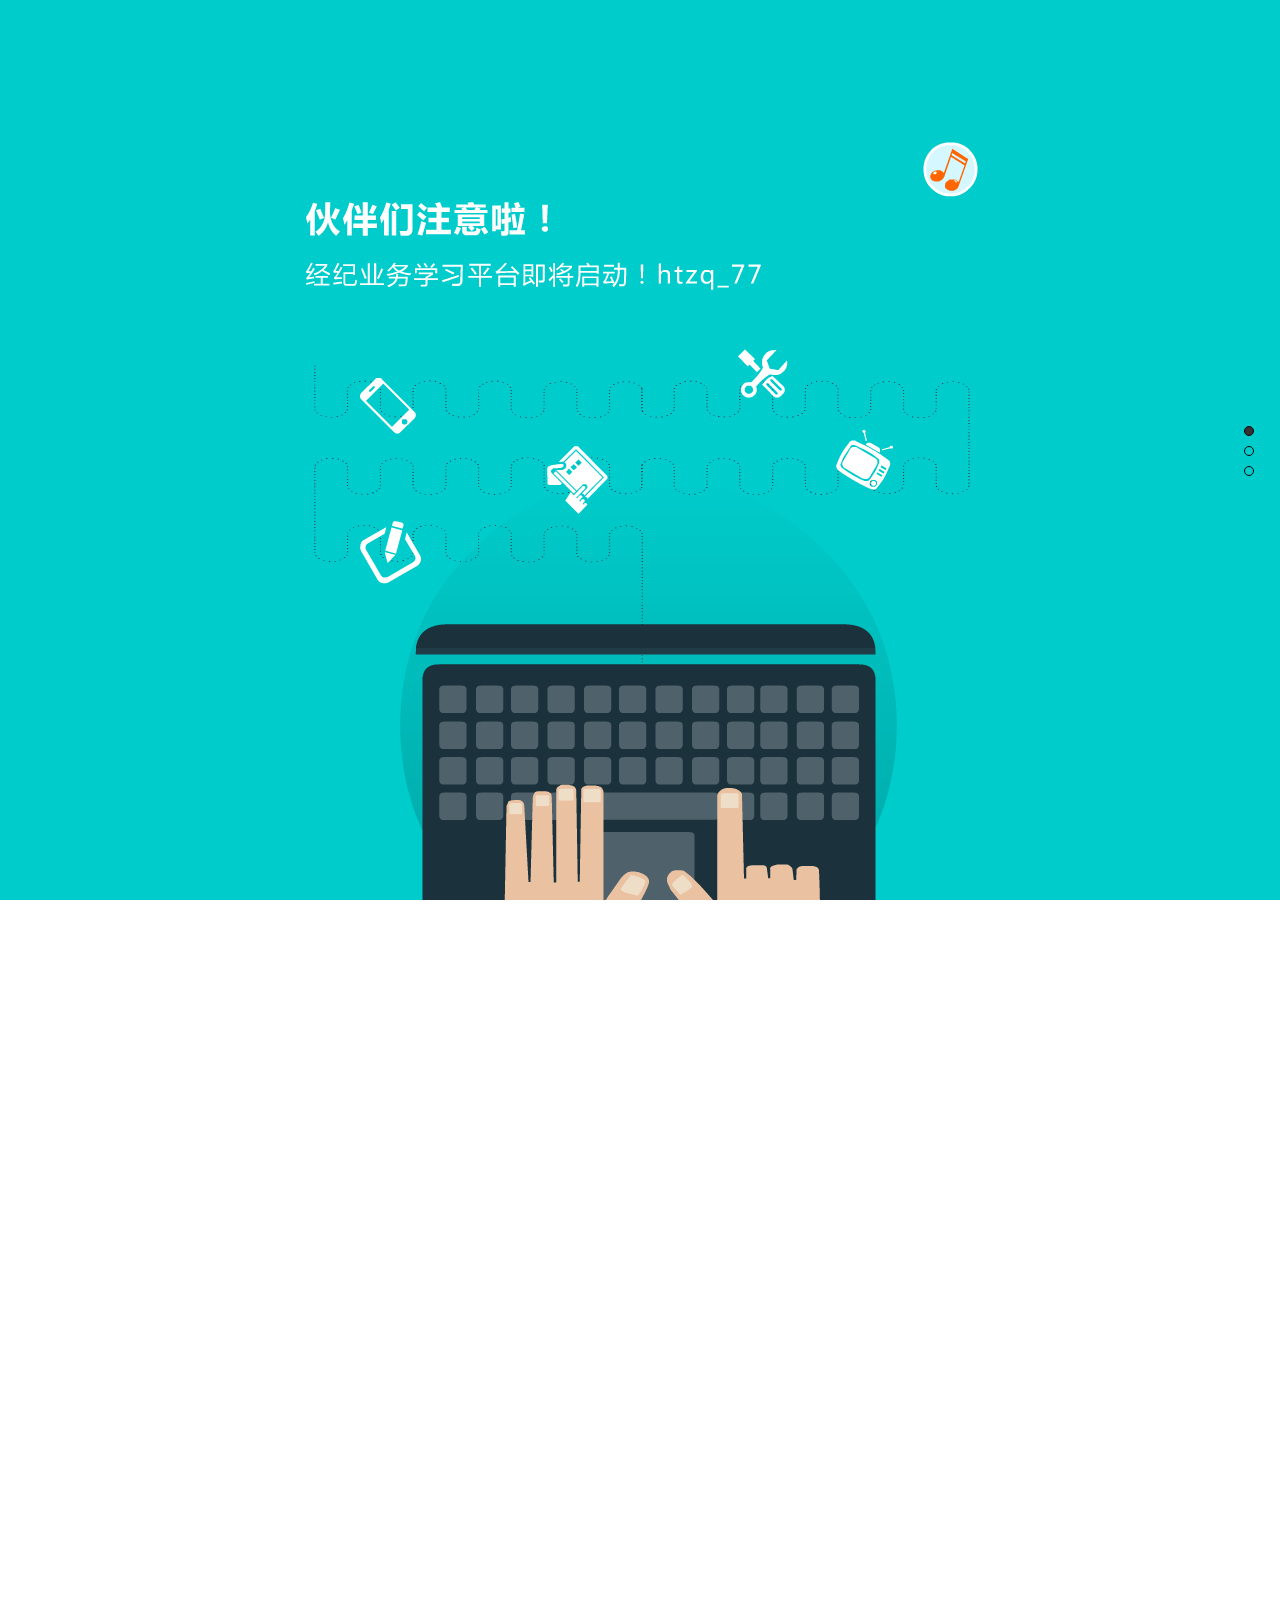
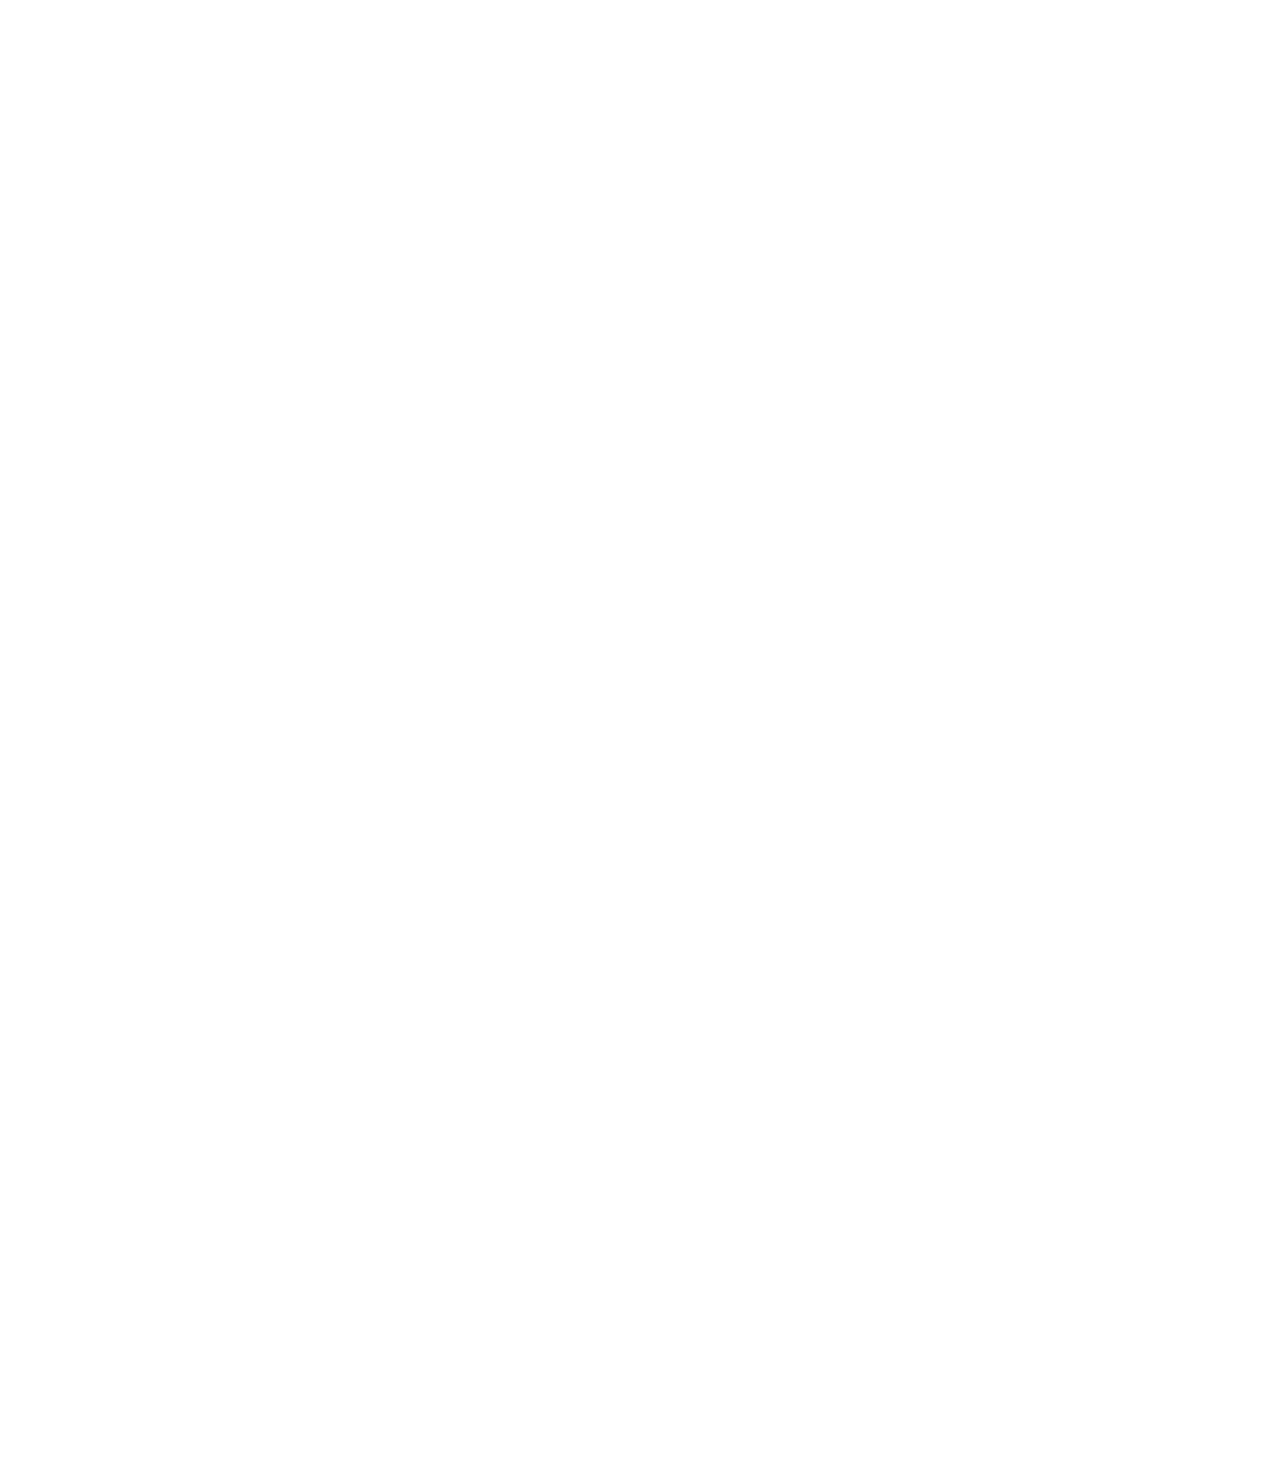
==== index.html @ 1a65f09c "first commit" ====
<!DOCTYPE html>
<html>
<head>
    <meta http-equiv="Content-Type" content="text/html; charset=UTF-8" />
    <title></title>
    <link href="css/jquery.fullPage.css" media="screen, projection" rel="stylesheet" type="text/css">
    <link href="css/reset.css" media="screen, projection" rel="stylesheet" type="text/css">
    <link href="css/style.css" media="screen, projection" rel="stylesheet" type="text/css">
    <script src="js/jquery-1.11.1.js"></script>
    <title>home</title>
</head>
<body>
        <div id="fullpage">
            <div class="section " id="section0">
                <div class="intro">
                    <img src="images/screen_1_bg.png">
                </div>
            </div>
            <div class="section" id="section1">
                <div class="intro">
                    <img src="images/screen_2_bg.png">
                </div>
            </div>
            <div class="section" id="section2">
                <div class="intro">
                    <img src="images/screen_3_bg.png">
                </div>
            </div>
        </div>

    <div id="arrow" class="down-white">
        <a></a>
    </div>
        <script type="text/javascript" src="js/vendors/jquery.slimscroll.min.js"></script>
        <script type="text/javascript" src="js/jquery.fullPage.min.js"></script>
        <script type="text/javascript" src="js/main.js"></script>
</body>
</html>
---- css/style.css ----
.intro{
    height:100%;
    width:auto;
    top: 0px;
    left: 50%;
    position: absolute;
}

.intro img{
    display: block;
    width: 100%;
    height: 100%;
}
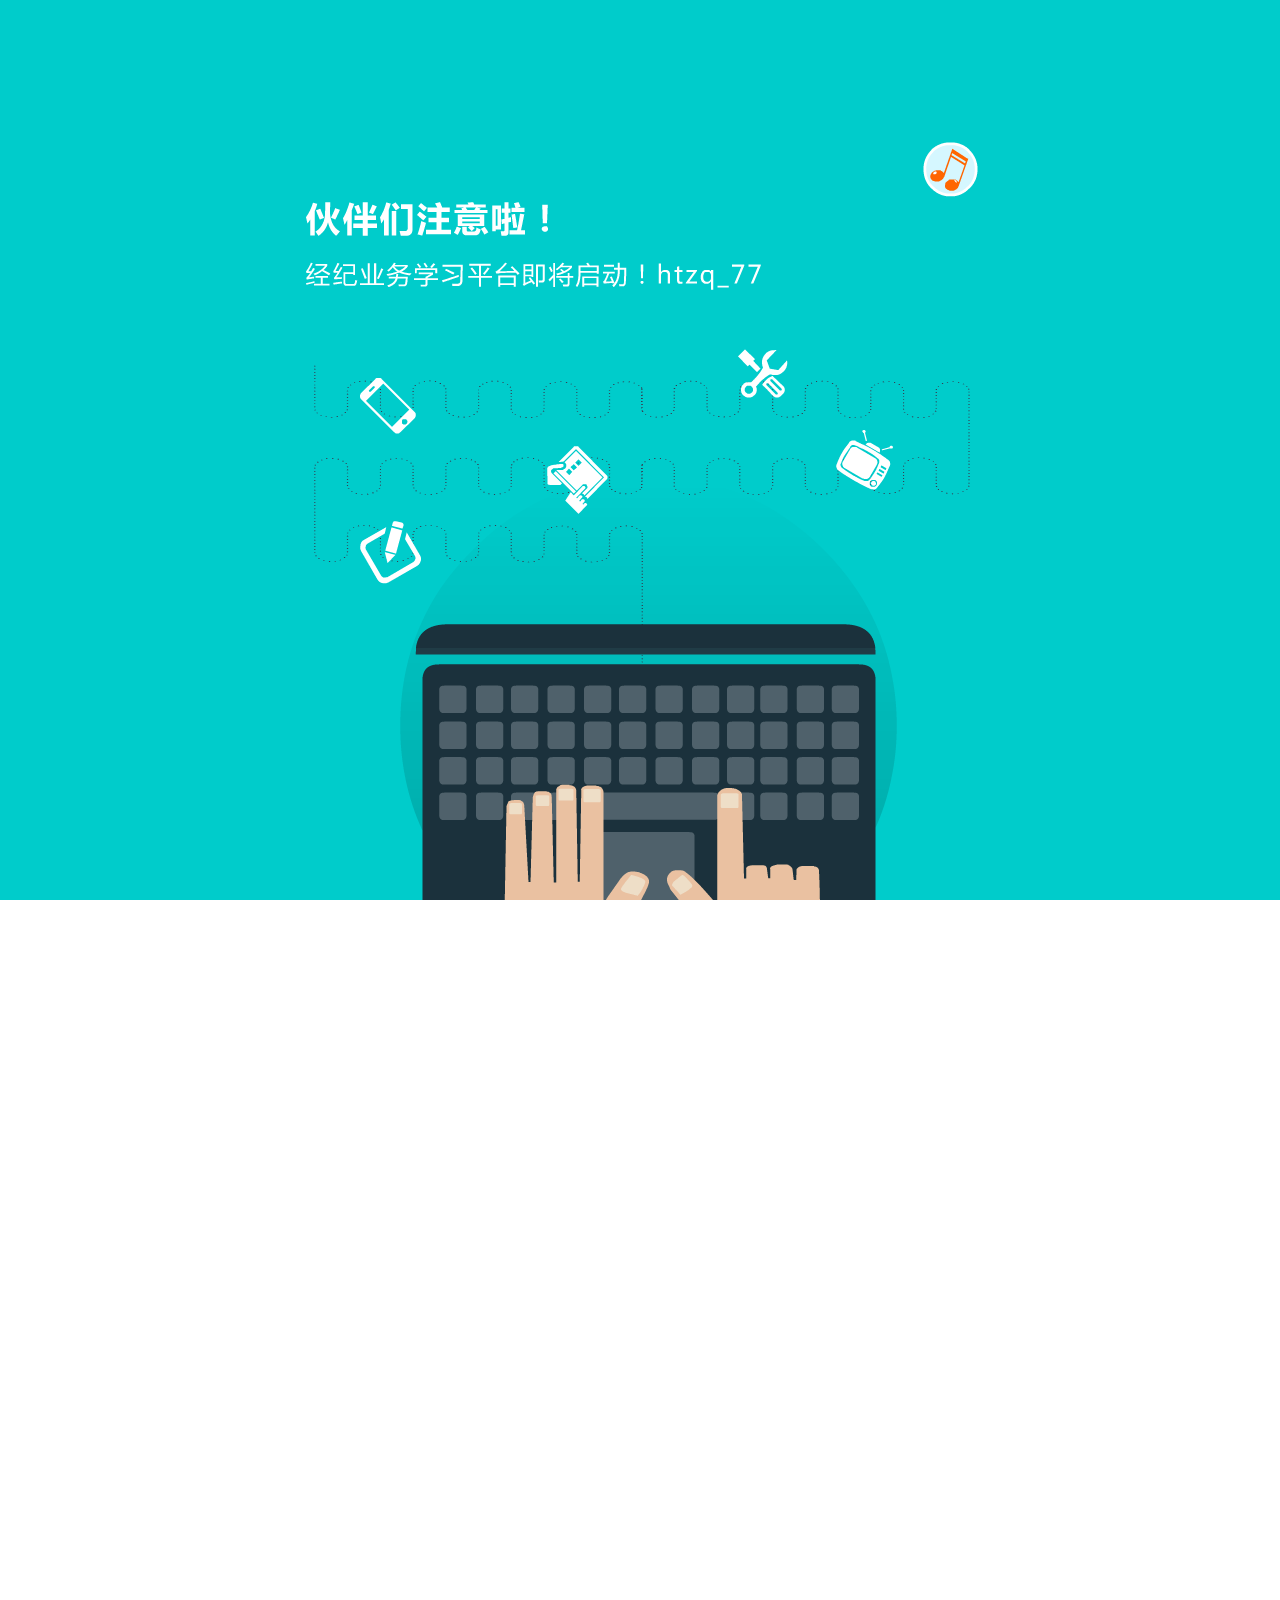
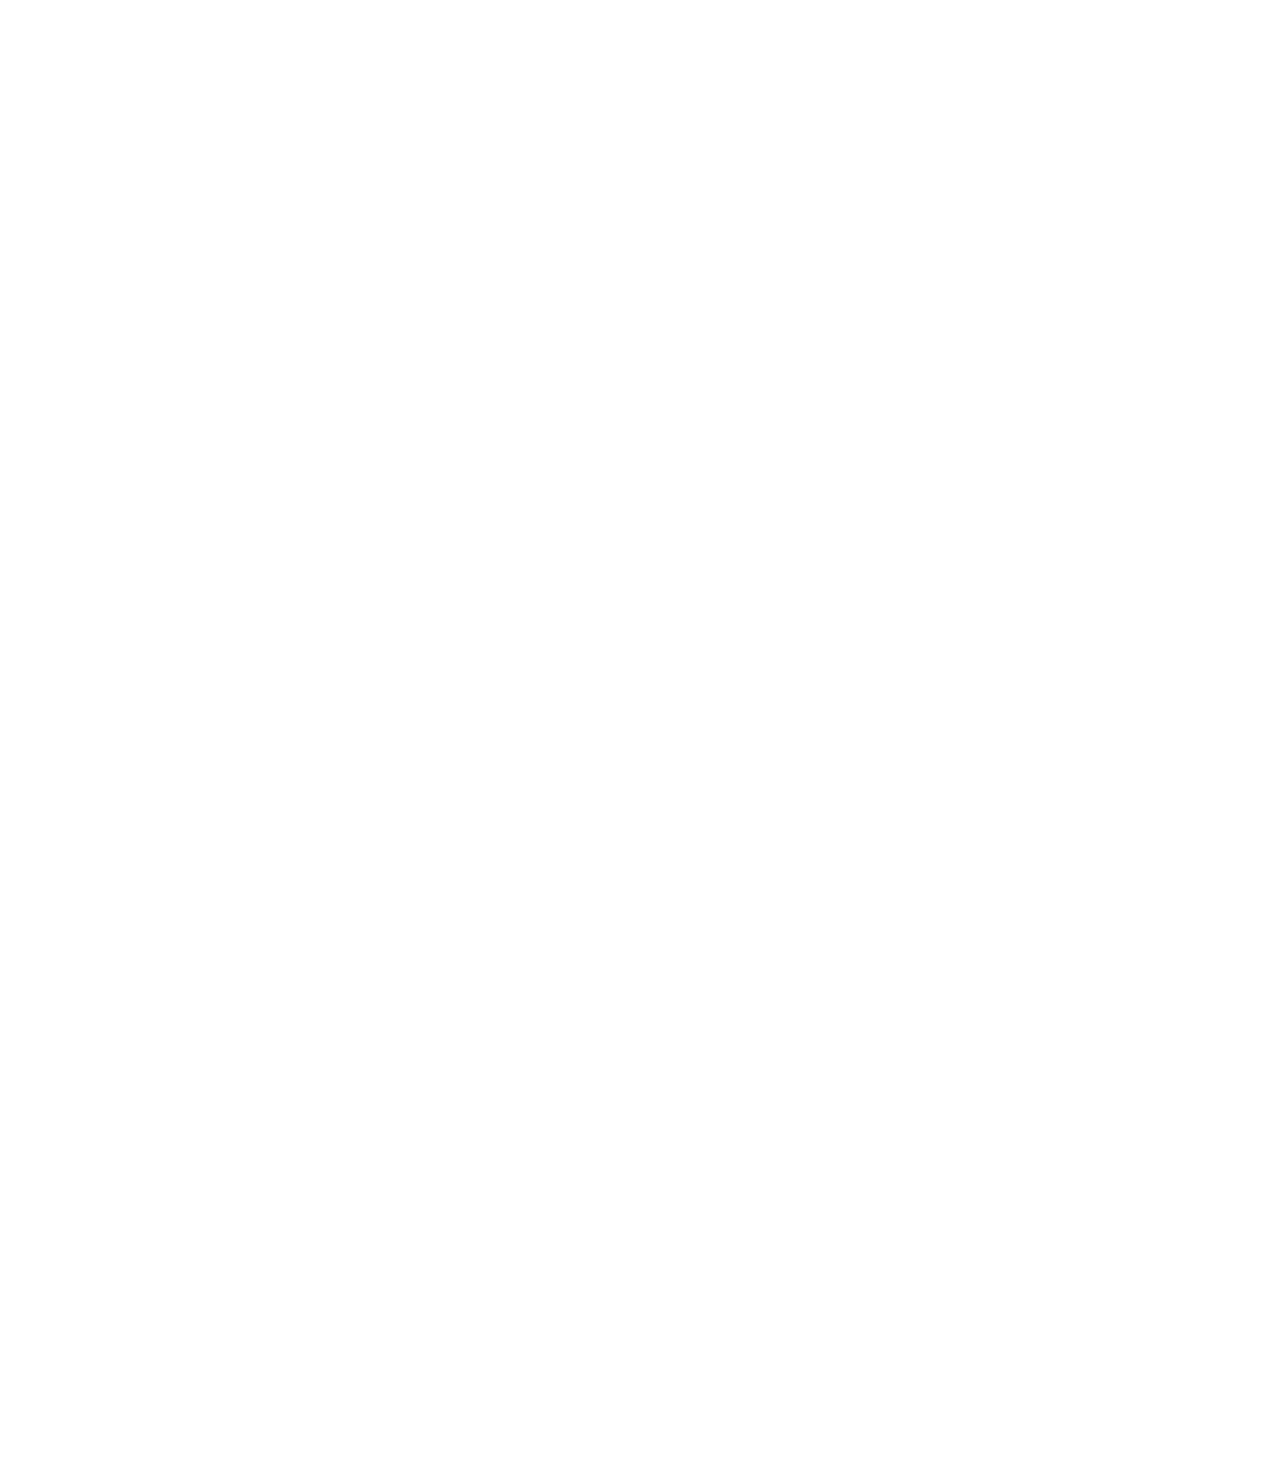
==== commit 8f7a253d: "add ani" ====
--- a/index.html
+++ b/index.html
@@ -7,6 +7,9 @@
     <link href="css/reset.css" media="screen, projection" rel="stylesheet" type="text/css">
     <link href="css/style.css" media="screen, projection" rel="stylesheet" type="text/css">
     <script src="js/jquery-1.11.1.js"></script>
+    <script type="text/javascript" src="js/jquery.fullPage.min.js"></script>
+    <script src="js/vendors/jquery.easings.min.js"></script>
+    <script src="js/vendors/jquery.slimscroll.min.js"></script>
     <title>home</title>
 </head>
 <body>
@@ -30,9 +33,7 @@
 
     <div id="arrow" class="down-white">
         <a></a>
-    </div>
-        <script type="text/javascript" src="js/vendors/jquery.slimscroll.min.js"></script>
-        <script type="text/javascript" src="js/jquery.fullPage.min.js"></script>
+ </div>
         <script type="text/javascript" src="js/main.js"></script>
 </body>
 </html>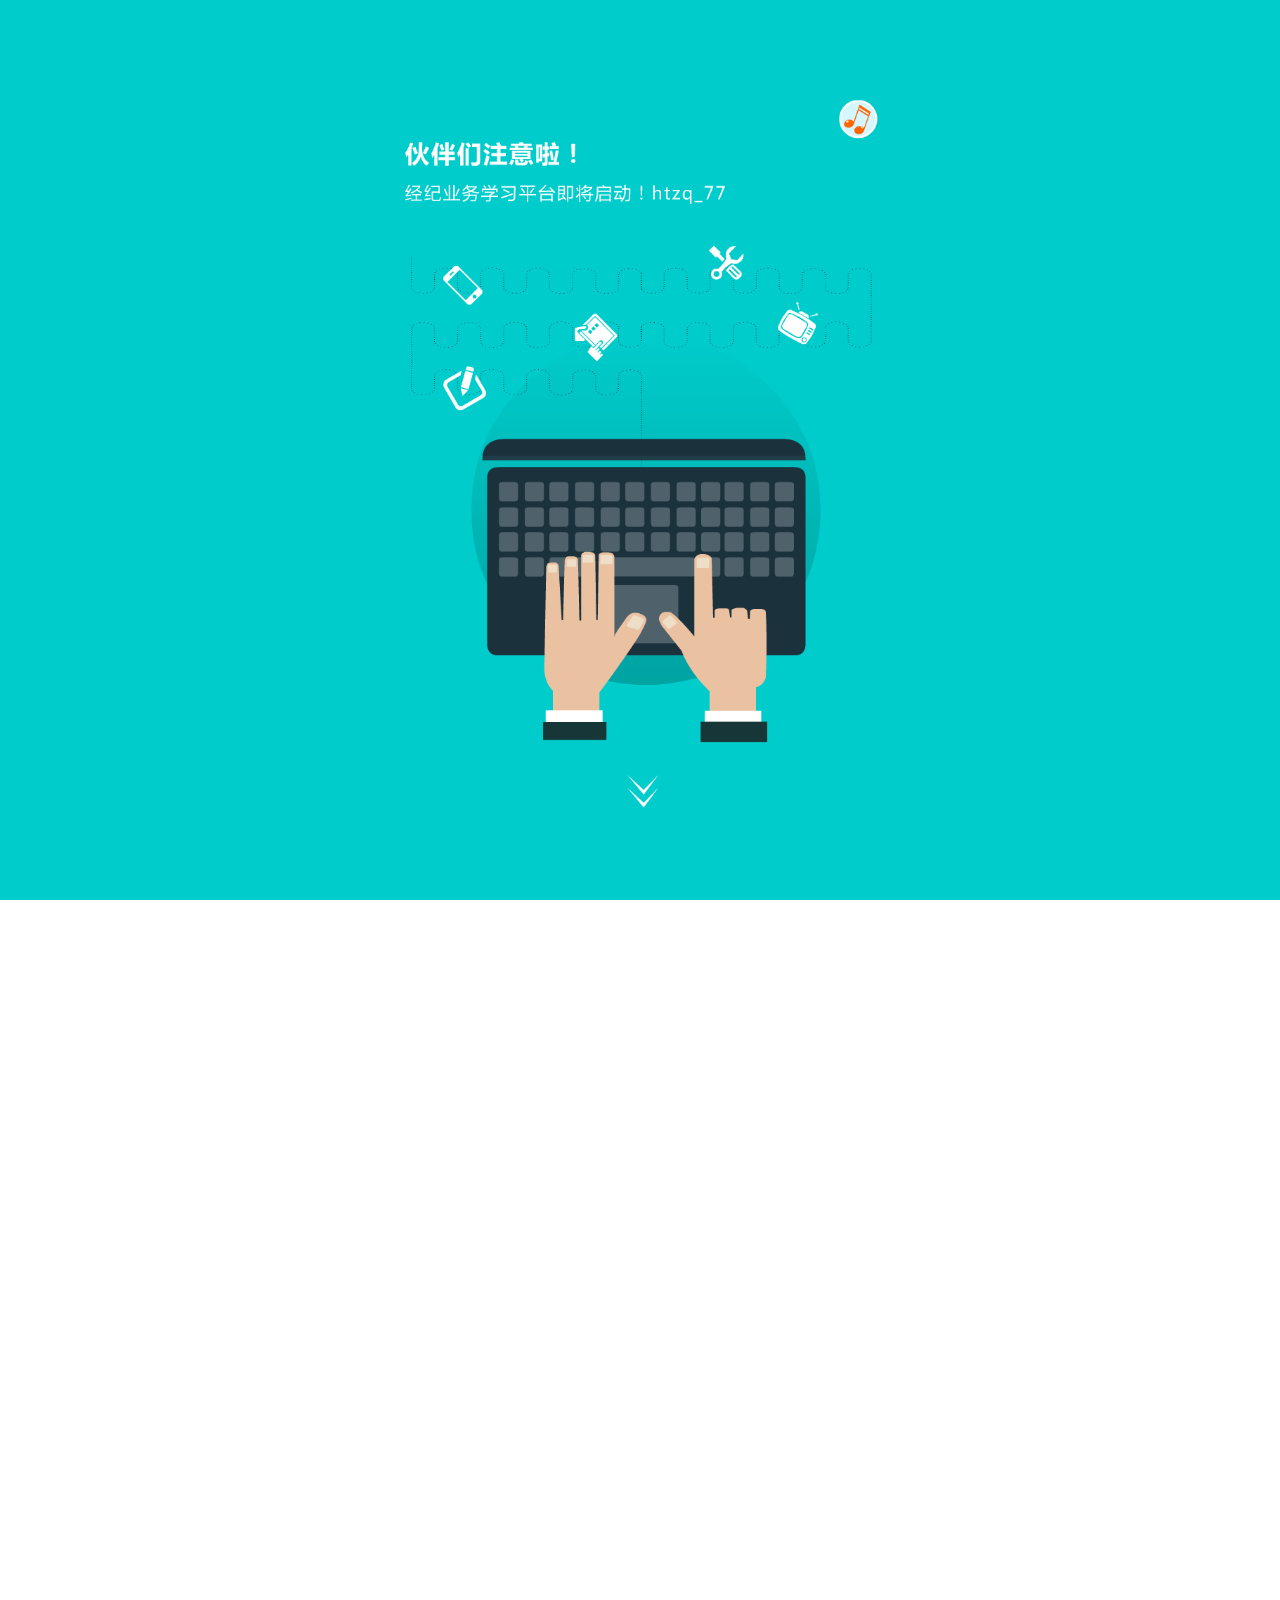
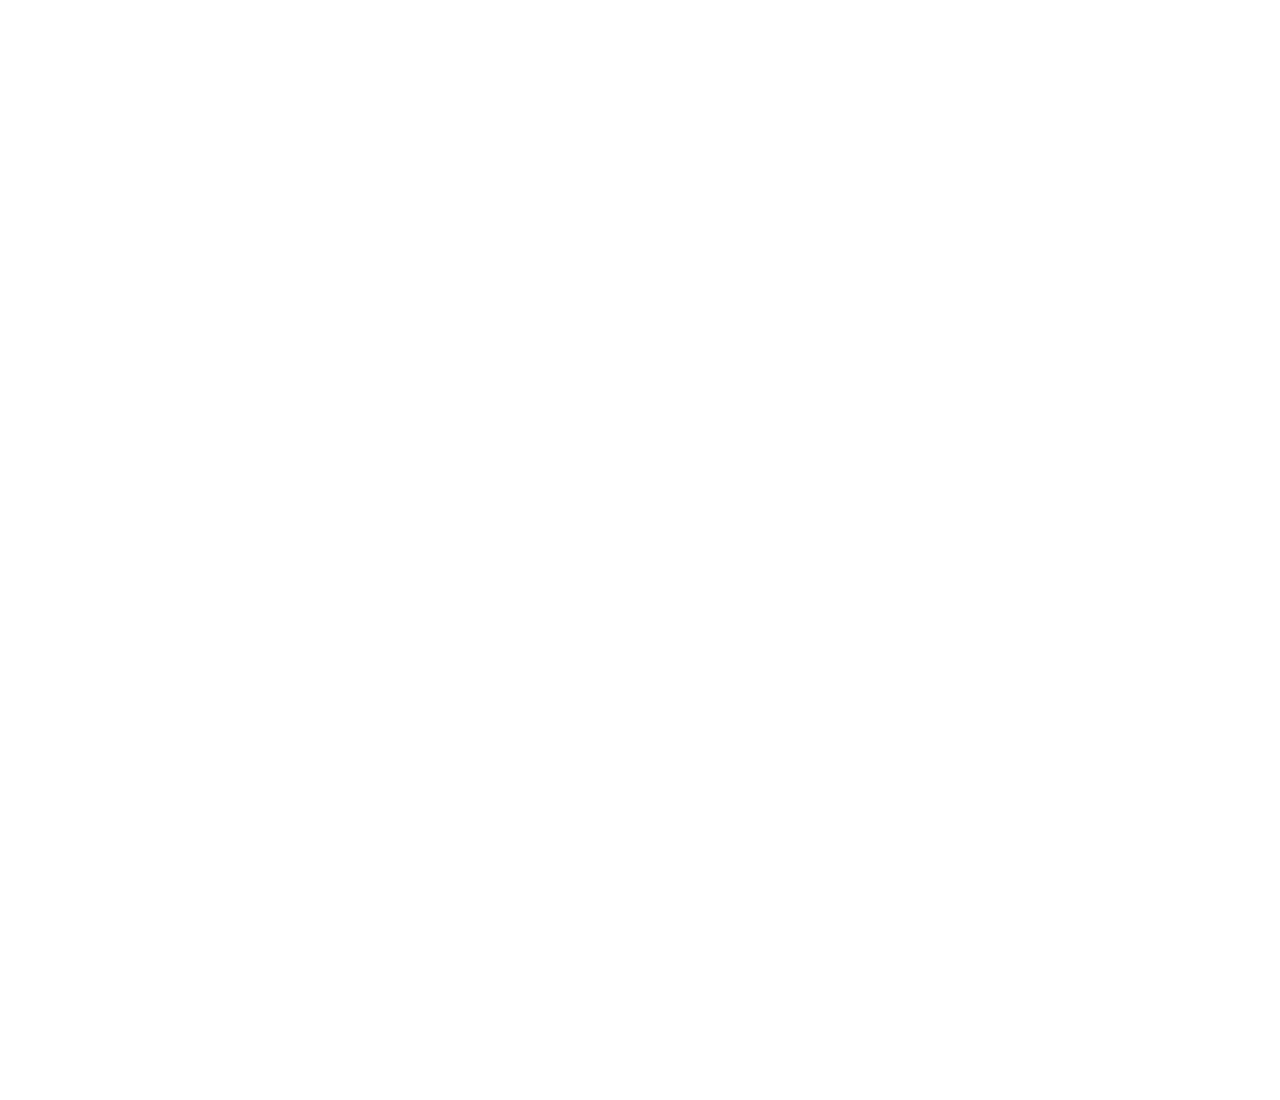
==== commit 9b172078: "add mobile page" ====
--- a/index.html
+++ b/index.html
@@ -1,11 +1,21 @@
 <!DOCTYPE html>
 <html>
 <head>
-    <meta http-equiv="Content-Type" content="text/html; charset=UTF-8" />
+    <meta charset="utf-8"/>
+    <meta http-equiv="X-UA-Compatible" content="IE=9; IE=8; IE=7; IE=EDGE">
     <title></title>
-    <link href="css/jquery.fullPage.css" media="screen, projection" rel="stylesheet" type="text/css">
-    <link href="css/reset.css" media="screen, projection" rel="stylesheet" type="text/css">
-    <link href="css/style.css" media="screen, projection" rel="stylesheet" type="text/css">
+    <meta name="keywords" content="">
+    <meta name="description" content="">
+    <meta name="viewport" content="width=device-width, initial-scale=1, maximum-scale=1, user-scalable=no">
+    <script type="text/javascript">
+        var UA = navigator.userAgent;
+        if((UA.indexOf("iPhone") > -1  || UA.indexOf("Android") > -1) && screen.height > screen.width){
+            location.href="mobile.html"
+        }
+    </script>
+    <link href="style/jquery.fullPage.css" media="screen, projection" rel="stylesheet" type="text/css">
+    <link href="style/reset.css" media="screen, projection" rel="stylesheet" type="text/css">
+    <link href="style/style.css" media="screen, projection" rel="stylesheet" type="text/css">
     <script src="js/jquery-1.11.1.js"></script>
     <script type="text/javascript" src="js/jquery.fullPage.min.js"></script>
     <script src="js/vendors/jquery.easings.min.js"></script>
@@ -30,10 +40,6 @@
                 </div>
             </div>
         </div>
-
-    <div id="arrow" class="down-white">
-        <a></a>
- </div>
-        <script type="text/javascript" src="js/main.js"></script>
+        <script type="text/javascript" src="js/index.js"></script>
 </body>
 </html>--- a/style/style.css
+++ b/style/style.css
@@ -0,0 +1,14 @@
+.intro{
+    height:100%;
+    width:auto;
+    top: 0px;
+    left: 50%;
+    position: absolute;
+}
+
+.intro img{
+    display: block;
+    width: 100%;
+    height: 100%;
+    max-width: 1280px;
+}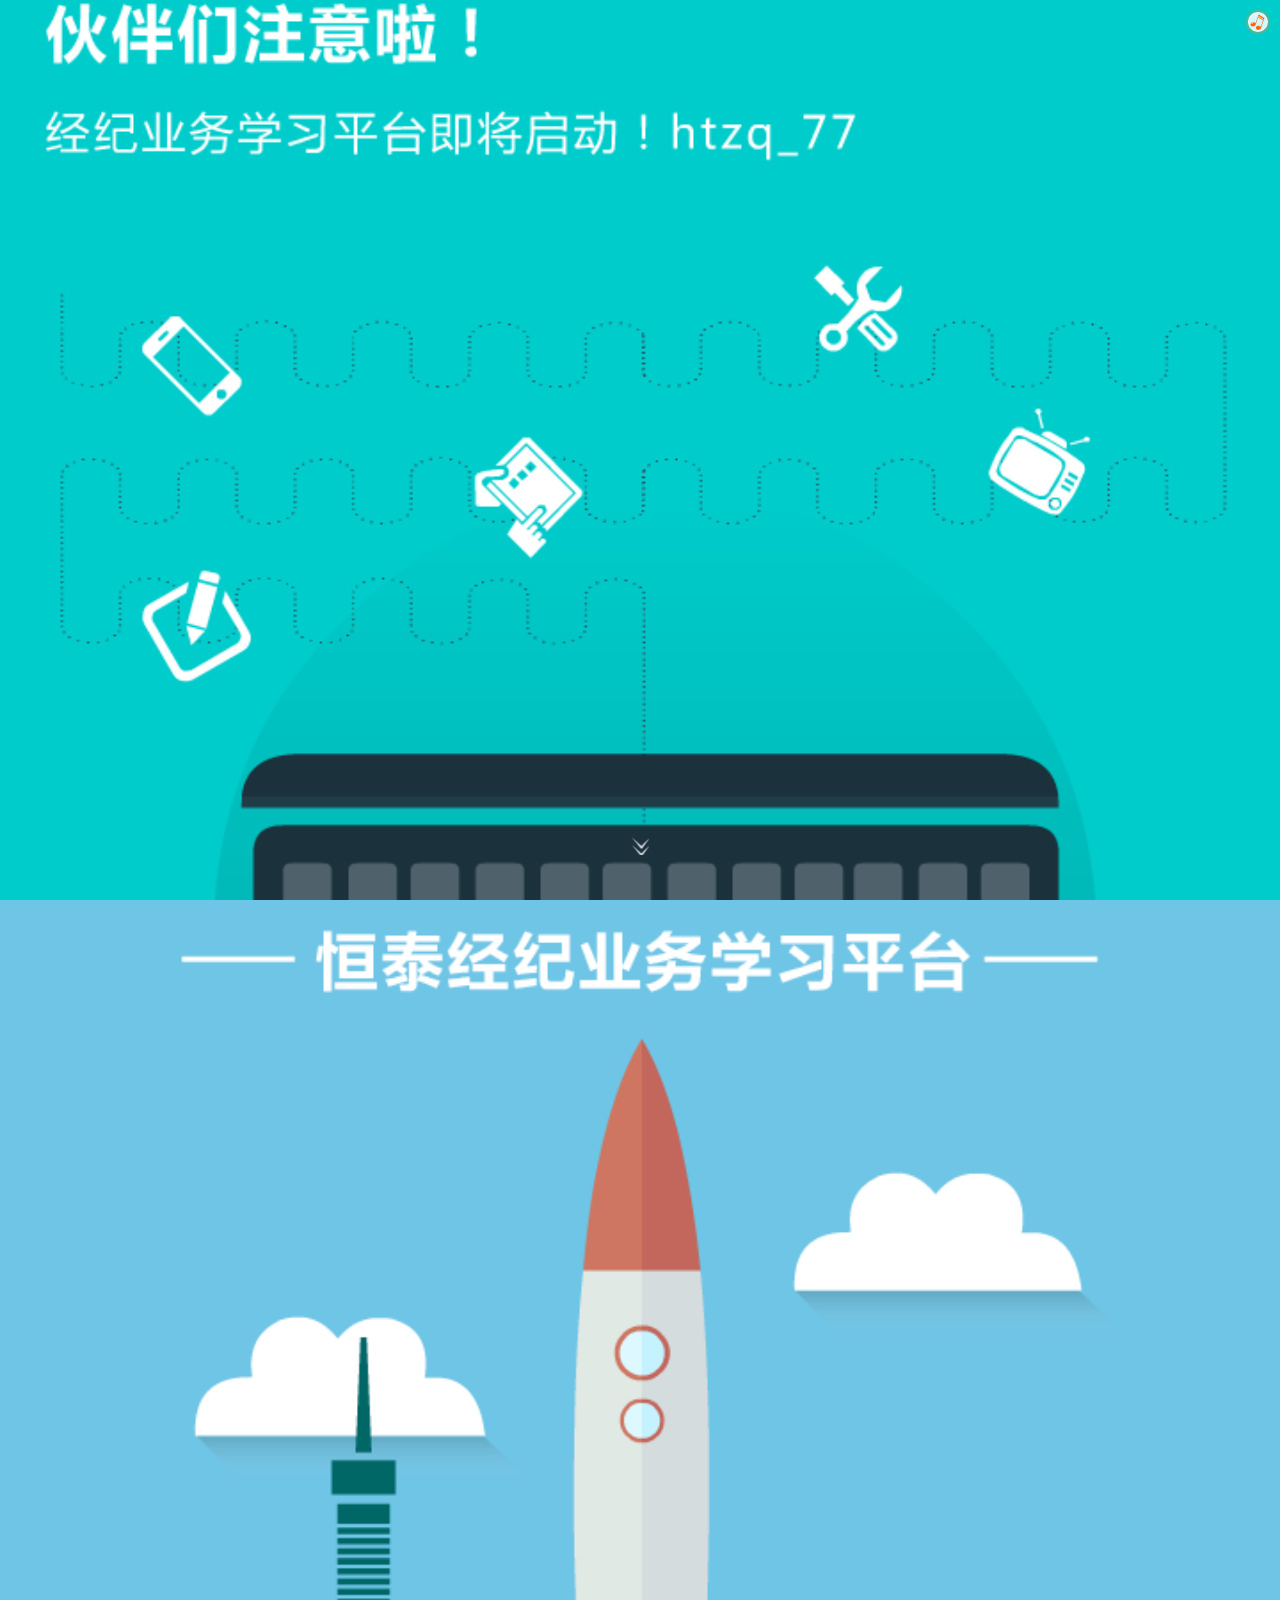
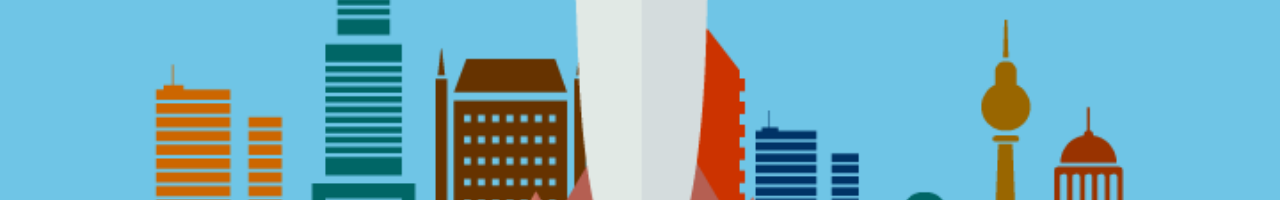
==== commit 9075bc66: "new branch" ====
--- a/index.html
+++ b/index.html
@@ -1,45 +1,21 @@
 <!DOCTYPE html>
-<html>
+<html lang="en">
 <head>
     <meta charset="utf-8"/>
-    <meta http-equiv="X-UA-Compatible" content="IE=9; IE=8; IE=7; IE=EDGE">
     <title></title>
     <meta name="keywords" content="">
     <meta name="description" content="">
     <meta name="viewport" content="width=device-width, initial-scale=1, maximum-scale=1, user-scalable=no">
-    <script type="text/javascript">
-        var UA = navigator.userAgent;
-        if((UA.indexOf("iPhone") > -1  || UA.indexOf("Android") > -1) && screen.height > screen.width){
-            location.href="mobile.html"
-        }
-    </script>
-    <link href="style/jquery.fullPage.css" media="screen, projection" rel="stylesheet" type="text/css">
-    <link href="style/reset.css" media="screen, projection" rel="stylesheet" type="text/css">
-    <link href="style/style.css" media="screen, projection" rel="stylesheet" type="text/css">
+    <link rel="stylesheet" type="text/css" href="style/normalize.css" media="all">
+    <link rel="stylesheet" type="text/css" href="style/mobile.css" media="all">
     <script src="js/jquery-1.11.1.js"></script>
-    <script type="text/javascript" src="js/jquery.fullPage.min.js"></script>
-    <script src="js/vendors/jquery.easings.min.js"></script>
-    <script src="js/vendors/jquery.slimscroll.min.js"></script>
-    <title>home</title>
+    <script src="js/islider.js"></script>
 </head>
-<body>
-        <div id="fullpage">
-            <div class="section " id="section0">
-                <div class="intro">
-                    <img src="images/screen_1_bg.png">
-                </div>
-            </div>
-            <div class="section" id="section1">
-                <div class="intro">
-                    <img src="images/screen_2_bg.png">
-                </div>
-            </div>
-            <div class="section" id="section2">
-                <div class="intro">
-                    <img src="images/screen_3_bg.png">
-                </div>
-            </div>
-        </div>
-        <script type="text/javascript" src="js/index.js"></script>
+<body class="can-push">
+<div class="music-icon play"></div>
+<div id="container"></div>
+<div class="slide-arrow switch-tips"></div>
+<audio autoplay="autoplay" controls="controls"loop="loop" preload="auto" src="music_bg.mp3">*你的浏览器不支持audio标签</audio>
 </body>
+<script src="js/mobile.js"></script>
 </html>--- a/style/mobile.css
+++ b/style/mobile.css
@@ -0,0 +1,141 @@
+html, body, div, span, object, iframe, h1, h2, h3, h4, h5, h6, p, del, dfn, em, img, ins, kbd, q, samp, small, strong, b, i, dl, dt, dd, ol, ul, li, fieldset, form, label, table, tbody, tfoot, thead, tr, th, td, article, aside, footer, header, nav, section {
+    margin:0;
+    padding:0;
+    border:0;
+    outline:0;
+    font-size:100%;
+    vertical-align:baseline;
+    background:transparent;
+    -webkit-tap-highlight-color:rgba(0,0,0,0);
+    -webkit-focus-ring-color: rgba(0, 0, 0, 0);
+}
+html,body{
+    overflow:hidden;
+    height: 100%;
+    font-family: "微软雅黑";
+    font-size: 18px;
+    -webkit-overflow-scrolling : touch;
+}
+.clearfix:before,
+.clearfix:after{
+    content: ".";
+    height: 0px;
+    display: block;
+    visibility: hidden;
+}
+.clearfix:after {clear: both;}
+
+#container{
+    overflow: hidden;
+    width: 100%;
+    height: 100%;
+    text-align: center;
+}
+#container ul{
+    list-style: none;
+}
+#container ul li{
+    position: absolute;
+    height: 100%;
+    overflow: hidden;
+}
+#container ul li .screen{
+    display: table;
+    width: 100%;
+    height: 100%;
+}
+#container ul li .content{
+    display: table-cell;
+    height: auto;
+    vertical-align: middle;
+}
+#container ul li .bg{
+    width: 100%;
+}
+@-webkit-keyframes arrow-move {
+    0% {
+        -webkit-transform: translate3d(0,42px,0);
+        opacity: 0
+    }
+
+    60% {
+        -webkit-transform: translate3d(0,12px,0);
+        opacity: 1
+    }
+
+    100% {
+        -webkit-transform: translate3d(0,0,0);
+        opacity: 0
+    }
+}
+@-webkit-keyframes spin {
+    0% {
+        -webkit-transform: rotateZ(0);
+    }
+
+    100% {
+        -webkit-transform: rotateZ(360deg);
+    }
+}
+
+.screen_1{
+    background: rgb(0,204,203);
+}
+.screen_2{
+    background: rgb(111,197,230);
+}
+.screen_3{
+    background: rgb(255,204,0);
+}
+
+.can-push .slide-arrow, .slide-arrow.can-push {
+    display: block;
+    -webkit-animation: arrow-move 1.5s infinite;
+    animation-fill-mode: forwards;
+    -webkit-animation-fill-mode: forwards;
+}
+.can-not-push .slide-arrow,.first .slide-arrow {
+    display: none
+}
+.slide-arrow {
+    position: absolute;
+    width: 17px;
+    height: 18px;
+    bottom: 45px;
+    left: 50%;
+    margin-left: -8px;
+    background: url(../images/down_arrow.png) no-repeat;
+    background-size: 18px auto;
+    z-index: 10;
+    display: none;
+    pointer-events: none;
+}
+.music-icon.play {
+    -webkit-animation: spin 2.3s linear infinite;
+    animation-fill-mode: forwards;
+    -webkit-animation-fill-mode: forwards;
+}
+.music-icon {
+    width: 20px;
+    height: 20px;
+    border-radius: 20px;
+    border: 2px solid rgba(130,170,118,0.6);
+    background: url(../images/music_icon.png) no-repeat;
+    background-size: 20px auto;
+    position: absolute;
+    top: 10px;
+    right: 10px;
+    z-index: 1000;
+    pointer-events: auto;
+}
+
+.music-icon:after {
+    position: absolute;
+    content: "";
+    display: inline-block;
+    left: -20px;
+    right: -20px;
+    top: -20px;
+    bottom: -20px
+}
+
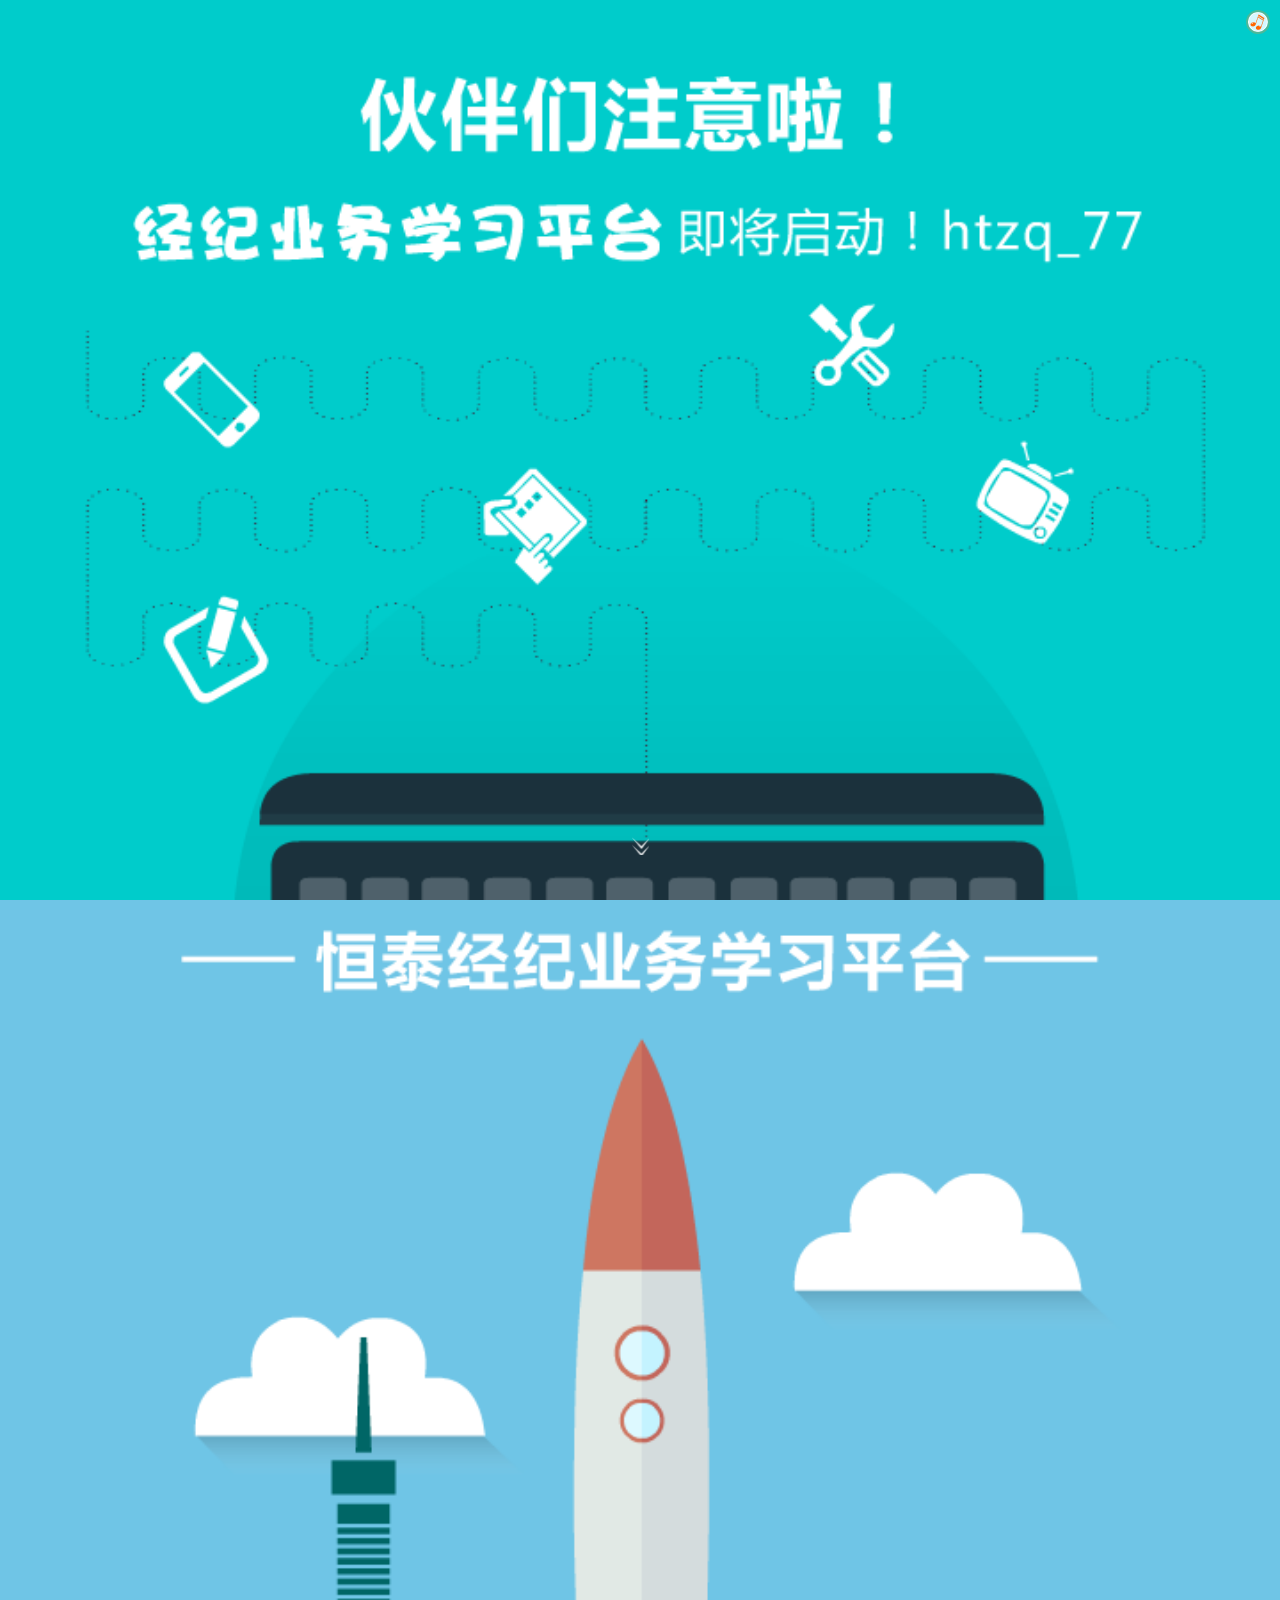
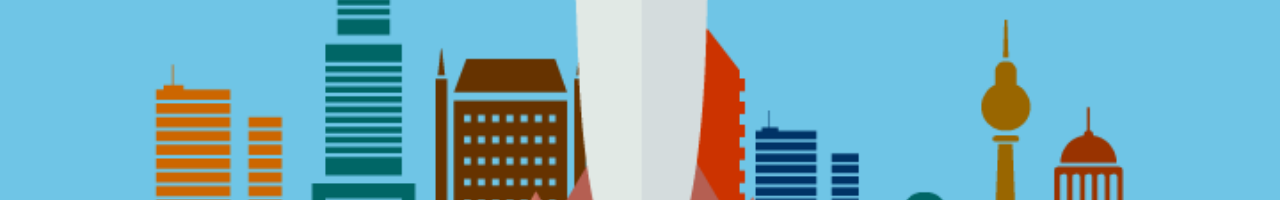
==== commit 51084398: "add keyword and title" ====
--- a/index.html
+++ b/index.html
@@ -2,9 +2,9 @@
 <html lang="en">
 <head>
     <meta charset="utf-8"/>
-    <title></title>
-    <meta name="keywords" content="">
-    <meta name="description" content="">
+    <title>经纪业务学习平台邀请函</title>
+    <meta name="keywords" content="经纪业务学习平台邀请函">
+    <meta name="description" content="经纪业务学习平台邀请函">
     <meta name="viewport" content="width=device-width, initial-scale=1, maximum-scale=1, user-scalable=no">
     <link rel="stylesheet" type="text/css" href="style/normalize.css" media="all">
     <link rel="stylesheet" type="text/css" href="style/mobile.css" media="all">
@@ -15,7 +15,7 @@
 <div class="music-icon play"></div>
 <div id="container"></div>
 <div class="slide-arrow switch-tips"></div>
-<audio autoplay="autoplay" controls="controls"loop="loop" preload="auto" src="music_bg.mp3">*你的浏览器不支持audio标签</audio>
+<audio id="bg-sound" autoplay="autoplay" controls="controls"loop="loop" preload="auto" src="music_bg.mp3">*你的浏览器不支持audio标签</audio>
 </body>
 <script src="js/mobile.js"></script>
 </html>--- a/style/mobile.css
+++ b/style/mobile.css
@@ -85,7 +85,13 @@
     background: rgb(111,197,230);
 }
 .screen_3{
-    background: rgb(255,204,0);
+    background: rgb(218,174,3);
+}
+.screen_3{
+    background: rgb(218,174,3);
+}
+.screen_4{
+    background: rgb(186,167,233);
 }
 
 .can-push .slide-arrow, .slide-arrow.can-push {
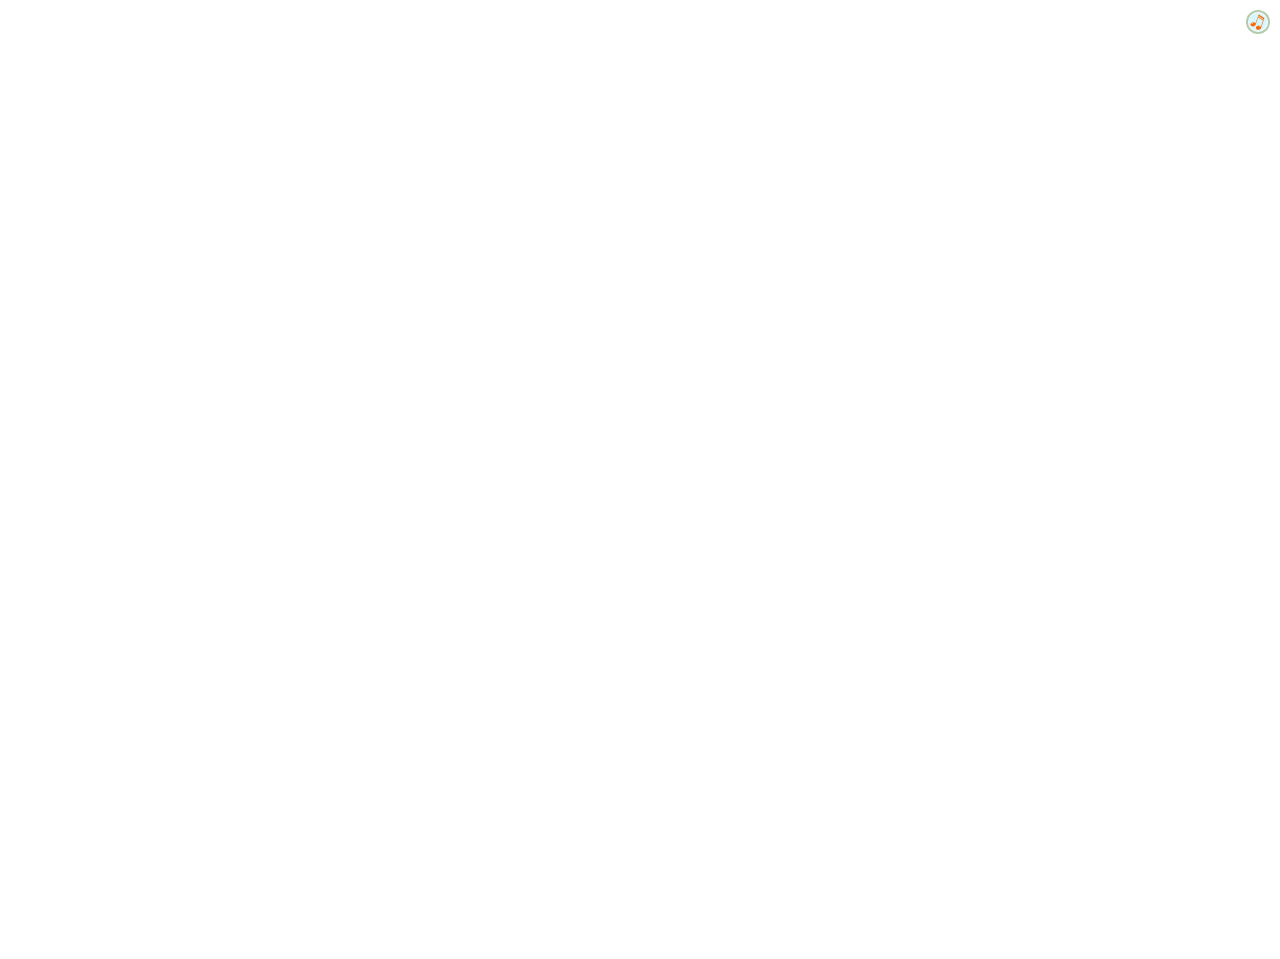
==== commit 0e4f9f52: "share to friends import weixin.js" ====
--- a/index.html
+++ b/index.html
@@ -9,6 +9,7 @@
     <link rel="stylesheet" type="text/css" href="style/normalize.css" media="all">
     <link rel="stylesheet" type="text/css" href="style/mobile.css" media="all">
     <script src="js/jquery-1.11.1.js"></script>
+    <script src="js/weixin.js"></script>
     <script src="js/islider.js"></script>
 </head>
 <body class="can-push">
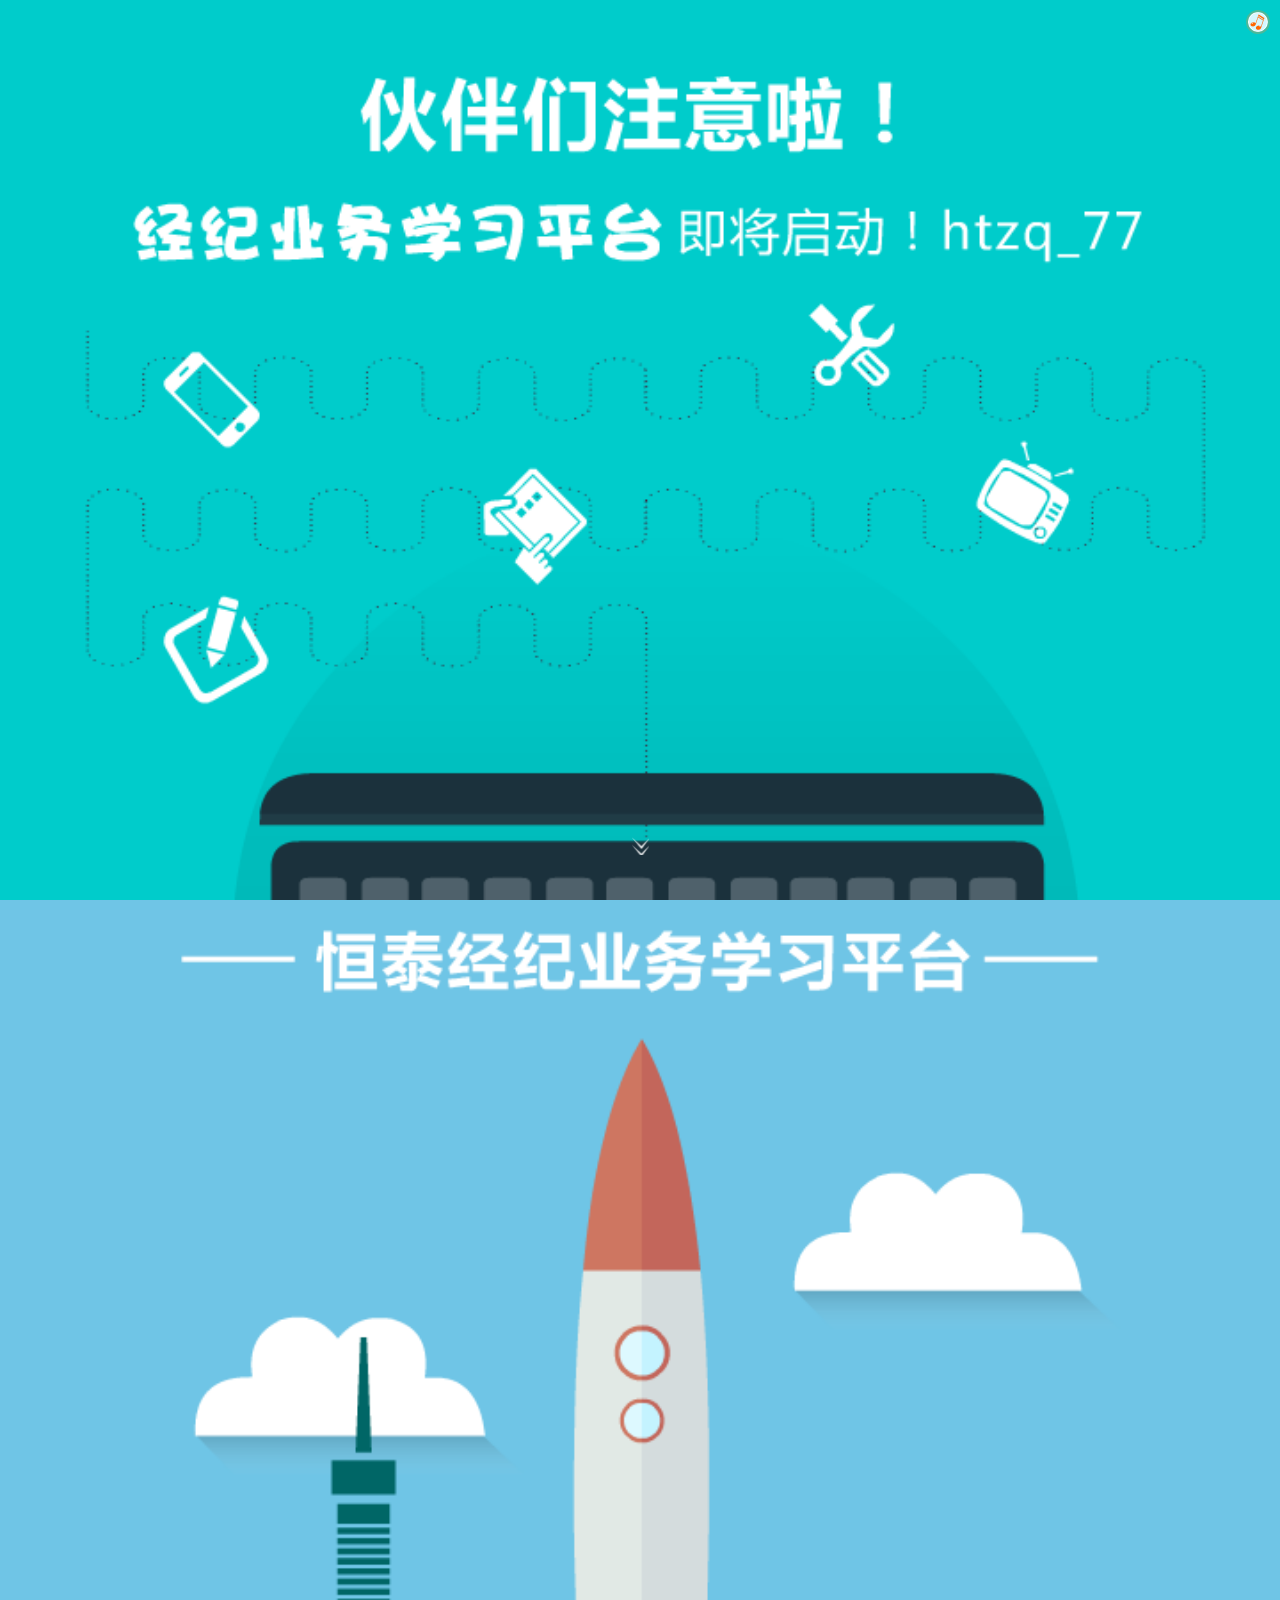
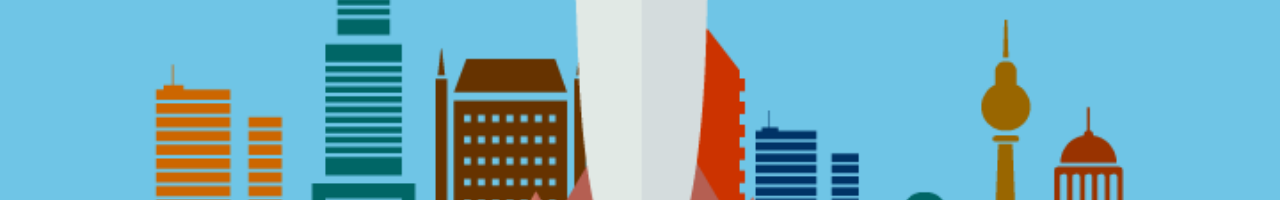
==== commit abadccb7: "revert to no self share" ====
--- a/index.html
+++ b/index.html
@@ -9,7 +9,6 @@
     <link rel="stylesheet" type="text/css" href="style/normalize.css" media="all">
     <link rel="stylesheet" type="text/css" href="style/mobile.css" media="all">
     <script src="js/jquery-1.11.1.js"></script>
-    <script src="js/weixin.js"></script>
     <script src="js/islider.js"></script>
 </head>
 <body class="can-push">
